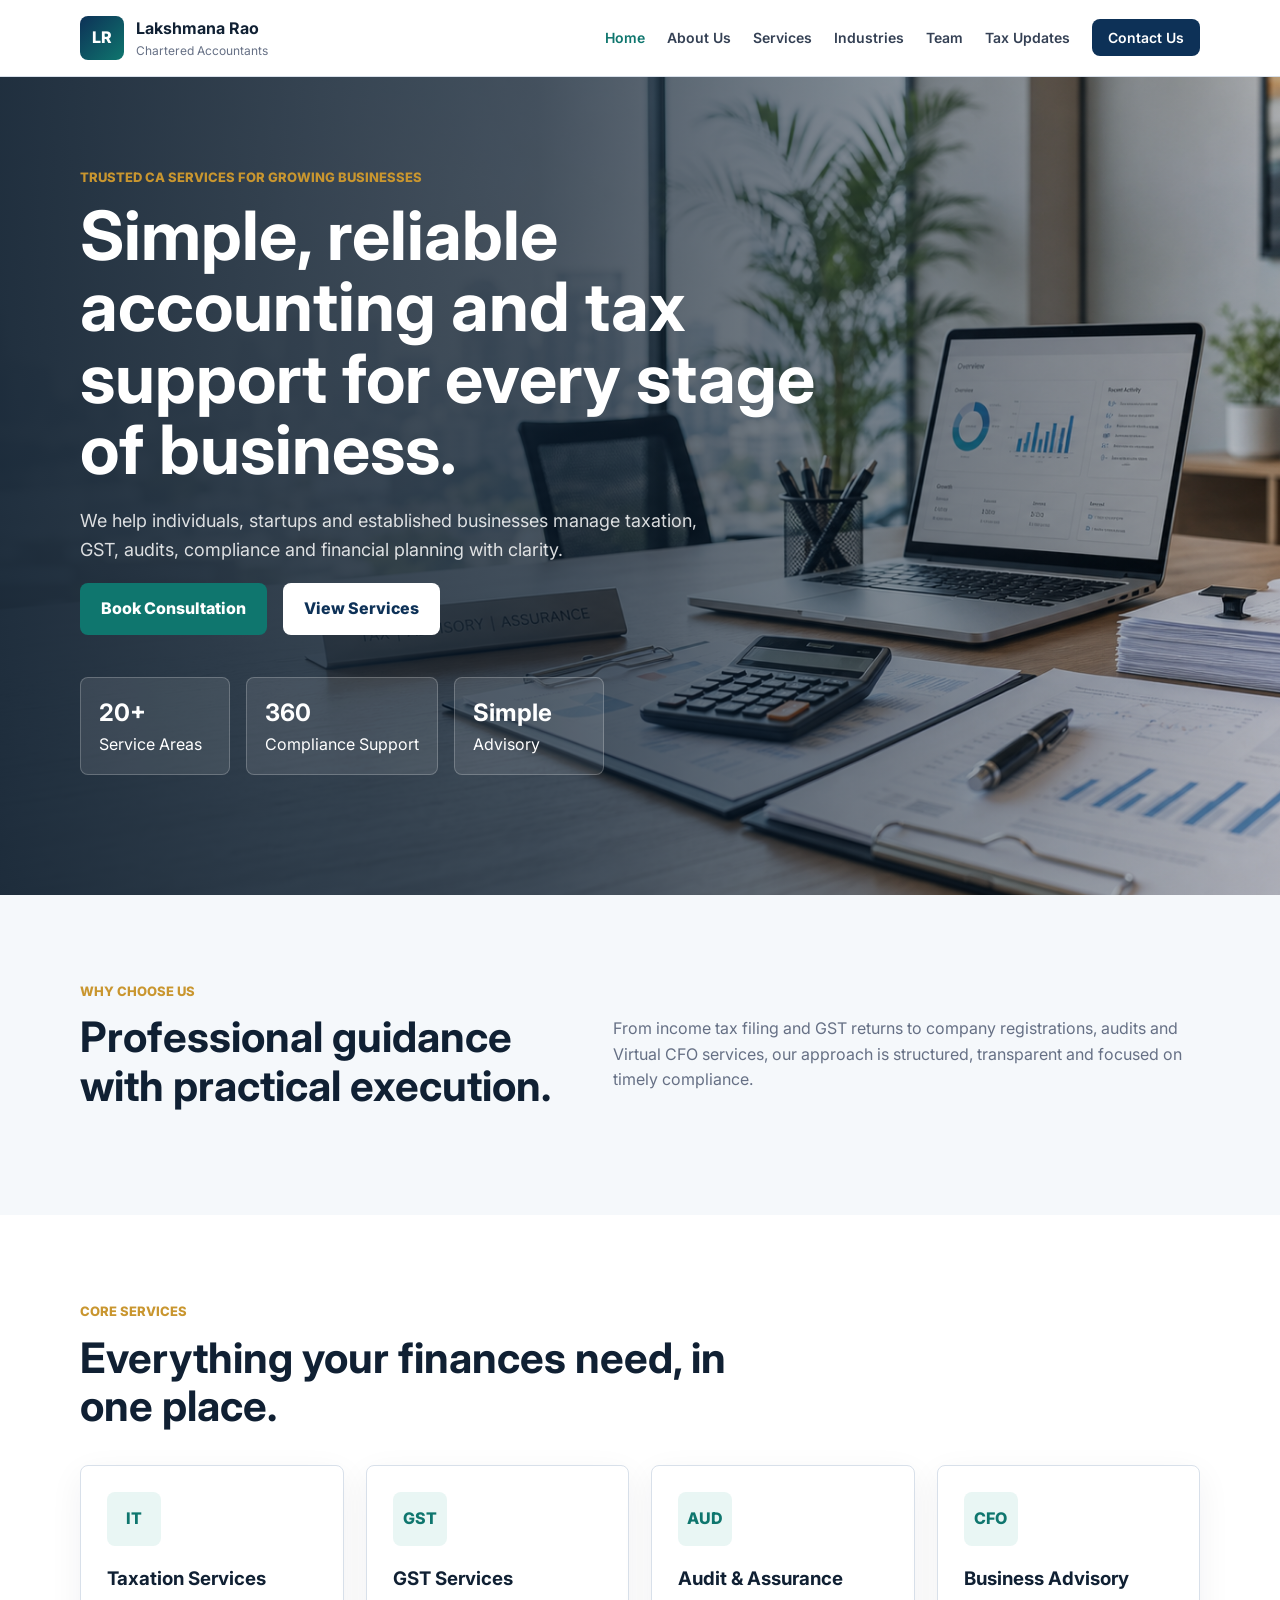
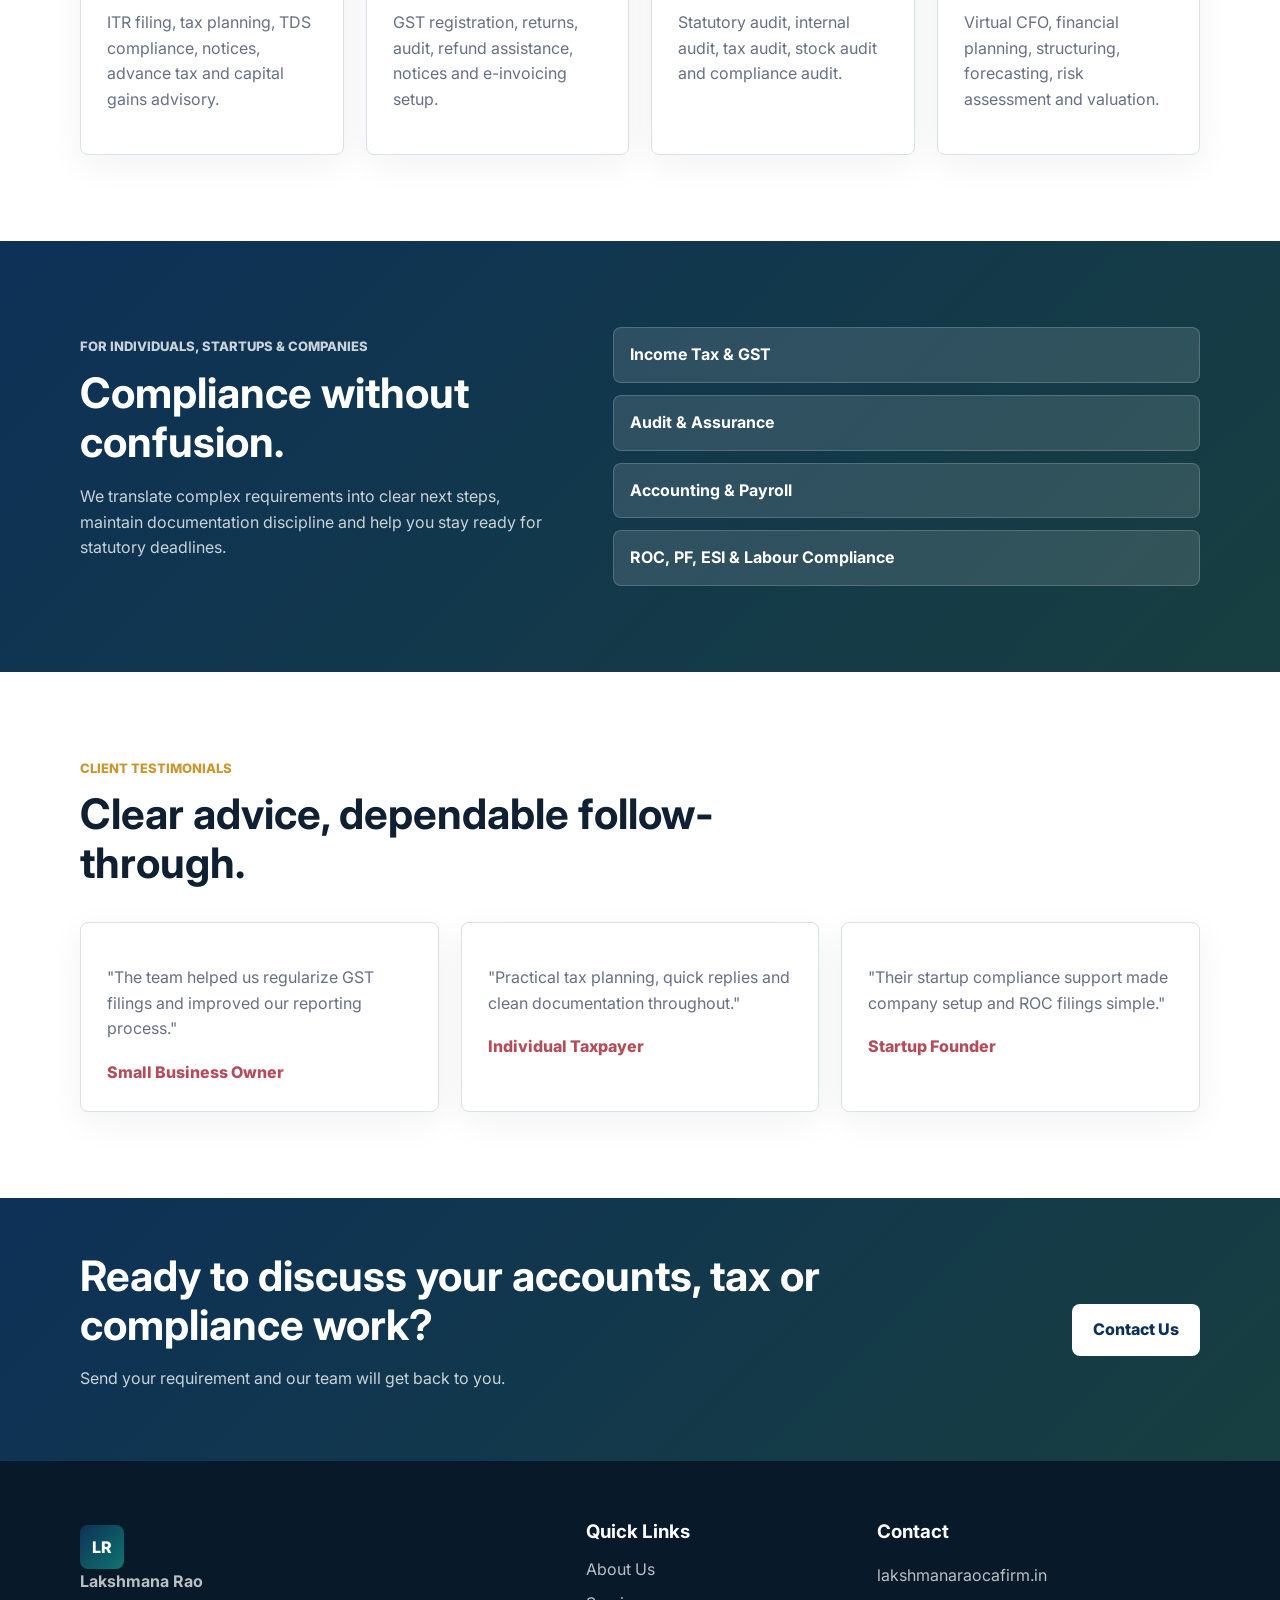
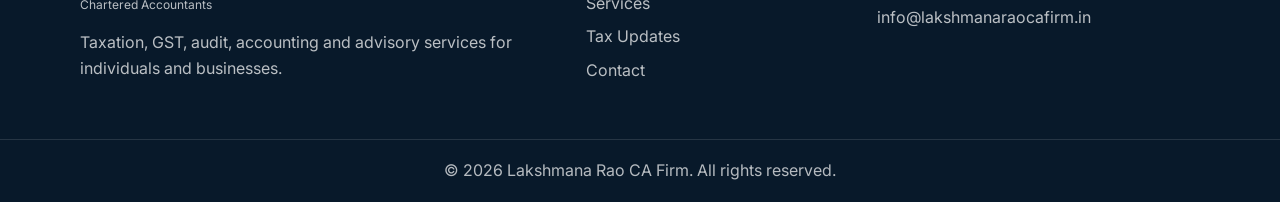
==== index.html @ 928640ef "added files" ====
<!DOCTYPE html>
<html lang="en">
<head>
  <meta charset="UTF-8">
  <meta name="viewport" content="width=device-width, initial-scale=1.0">
  <meta name="description" content="Lakshmana Rao CA Firm provides taxation, GST, audit, accounting, compliance, startup and advisory services.">
  <title>Lakshmana Rao CA Firm | Chartered Accountants</title>
  <link rel="preconnect" href="https://fonts.googleapis.com">
  <link rel="preconnect" href="https://fonts.gstatic.com" crossorigin>
  <link href="https://fonts.googleapis.com/css2?family=Inter:wght@400;500;600;700;800&display=swap" rel="stylesheet">
  <link rel="stylesheet" href="assets/css/styles.css">
</head>
<body>
  <header class="site-header">
    <nav class="navbar container" aria-label="Main navigation">
      <a class="brand" href="index.html" aria-label="Lakshmana Rao CA Firm home">
        <span class="brand-mark">LR</span>
        <span>
          <strong>Lakshmana Rao</strong>
          <small>Chartered Accountants</small>
        </span>
      </a>
      <button class="nav-toggle" type="button" aria-expanded="false" aria-controls="primary-menu">
        <span></span><span></span><span></span>
      </button>
      <ul class="nav-links" id="primary-menu">
        <li><a href="index.html">Home</a></li>
        <li><a href="about.html">About Us</a></li>
        <li><a href="services.html">Services</a></li>
        <li><a href="industries.html">Industries</a></li>
        <li><a href="team.html">Team</a></li>
        <li><a href="blog.html">Tax Updates</a></li>
        <li><a class="nav-cta" href="contact.html">Contact Us</a></li>
      </ul>
    </nav>
  </header>

  <main>
    <section class="hero">
      <div class="hero-media" aria-hidden="true"></div>
      <div class="container hero-content">
        <p class="eyebrow">Trusted CA Services For Growing Businesses</p>
        <h1>Simple, reliable accounting and tax support for every stage of business.</h1>
        <p class="hero-text">We help individuals, startups and established businesses manage taxation, GST, audits, compliance and financial planning with clarity.</p>
        <div class="hero-actions">
          <a class="btn btn-primary" href="contact.html">Book Consultation</a>
          <a class="btn btn-secondary" href="services.html">View Services</a>
        </div>
        <div class="hero-stats" aria-label="Firm highlights">
          <span><strong>20+</strong> Service Areas</span>
          <span><strong>360</strong> Compliance Support</span>
          <span><strong>Simple</strong> Advisory</span>
        </div>
      </div>
    </section>

    <section class="section intro-band">
      <div class="container split">
        <div>
          <p class="eyebrow">Why Choose Us</p>
          <h2>Professional guidance with practical execution.</h2>
        </div>
        <p>From income tax filing and GST returns to company registrations, audits and Virtual CFO services, our approach is structured, transparent and focused on timely compliance.</p>
      </div>
    </section>

    <section class="section">
      <div class="container">
        <div class="section-heading">
          <p class="eyebrow">Core Services</p>
          <h2>Everything your finances need, in one place.</h2>
        </div>
        <div class="service-grid">
          <article class="service-card">
            <span class="card-icon">IT</span>
            <h3>Taxation Services</h3>
            <p>ITR filing, tax planning, TDS compliance, notices, advance tax and capital gains advisory.</p>
          </article>
          <article class="service-card">
            <span class="card-icon">GST</span>
            <h3>GST Services</h3>
            <p>GST registration, returns, audit, refund assistance, notices and e-invoicing setup.</p>
          </article>
          <article class="service-card">
            <span class="card-icon">AUD</span>
            <h3>Audit & Assurance</h3>
            <p>Statutory audit, internal audit, tax audit, stock audit and compliance audit.</p>
          </article>
          <article class="service-card">
            <span class="card-icon">CFO</span>
            <h3>Business Advisory</h3>
            <p>Virtual CFO, financial planning, structuring, forecasting, risk assessment and valuation.</p>
          </article>
        </div>
      </div>
    </section>

    <section class="section highlight-section">
      <div class="container split">
        <div>
          <p class="eyebrow">For Individuals, Startups & Companies</p>
          <h2>Compliance without confusion.</h2>
          <p>We translate complex requirements into clear next steps, maintain documentation discipline and help you stay ready for statutory deadlines.</p>
        </div>
        <div class="check-list">
          <span>Income Tax & GST</span>
          <span>Audit & Assurance</span>
          <span>Accounting & Payroll</span>
          <span>ROC, PF, ESI & Labour Compliance</span>
        </div>
      </div>
    </section>

    <section class="section">
      <div class="container">
        <div class="section-heading">
          <p class="eyebrow">Client Testimonials</p>
          <h2>Clear advice, dependable follow-through.</h2>
        </div>
        <div class="testimonial-grid">
          <blockquote>
            <p>"The team helped us regularize GST filings and improved our reporting process."</p>
            <cite>Small Business Owner</cite>
          </blockquote>
          <blockquote>
            <p>"Practical tax planning, quick replies and clean documentation throughout."</p>
            <cite>Individual Taxpayer</cite>
          </blockquote>
          <blockquote>
            <p>"Their startup compliance support made company setup and ROC filings simple."</p>
            <cite>Startup Founder</cite>
          </blockquote>
        </div>
      </div>
    </section>

    <section class="cta-strip">
      <div class="container cta-inner">
        <div>
          <h2>Ready to discuss your accounts, tax or compliance work?</h2>
          <p>Send your requirement and our team will get back to you.</p>
        </div>
        <a class="btn btn-light" href="contact.html">Contact Us</a>
      </div>
    </section>
  </main>

  <footer class="site-footer">
    <div class="container footer-grid">
      <div>
        <a class="brand footer-brand" href="index.html"><span class="brand-mark">LR</span><span><strong>Lakshmana Rao</strong><small>Chartered Accountants</small></span></a>
        <p>Taxation, GST, audit, accounting and advisory services for individuals and businesses.</p>
      </div>
      <div>
        <h3>Quick Links</h3>
        <a href="about.html">About Us</a>
        <a href="services.html">Services</a>
        <a href="blog.html">Tax Updates</a>
        <a href="contact.html">Contact</a>
      </div>
      <div>
        <h3>Contact</h3>
        <p><a href="https://lakshmanaraocafirm.in/">lakshmanaraocafirm.in</a></p>
        <p><a href="mailto:info@lakshmanaraocafirm.in">info@lakshmanaraocafirm.in</a></p>
      </div>
    </div>
    <div class="footer-bottom">© <span id="year"></span> Lakshmana Rao CA Firm. All rights reserved.</div>
  </footer>

  <script src="assets/js/main.js"></script>
</body>
</html>
---- assets/css/styles.css ----
:root {
  --ink: #102033;
  --muted: #667085;
  --line: #d8e0ea;
  --paper: #ffffff;
  --soft: #f5f8fb;
  --navy: #0d3157;
  --teal: #0f766e;
  --gold: #c9962f;
  --rose: #b34d5a;
  --shadow: 0 20px 60px rgba(16, 32, 51, 0.12);
}

* {
  box-sizing: border-box;
}

body {
  margin: 0;
  font-family: "Inter", Arial, sans-serif;
  color: var(--ink);
  background: var(--paper);
  line-height: 1.6;
}

a {
  color: inherit;
  text-decoration: none;
}

img {
  max-width: 100%;
}

.container {
  width: min(1120px, calc(100% - 40px));
  margin: 0 auto;
}

.site-header {
  position: sticky;
  top: 0;
  z-index: 20;
  background: rgba(255, 255, 255, 0.94);
  border-bottom: 1px solid var(--line);
  backdrop-filter: blur(14px);
}

.navbar {
  min-height: 76px;
  display: flex;
  align-items: center;
  justify-content: space-between;
  gap: 24px;
}

.brand {
  display: inline-flex;
  align-items: center;
  gap: 12px;
  min-width: max-content;
}

.brand-mark {
  width: 44px;
  height: 44px;
  border-radius: 8px;
  display: grid;
  place-items: center;
  color: white;
  background: linear-gradient(135deg, var(--navy), var(--teal));
  font-weight: 800;
}

.brand strong,
.brand small {
  display: block;
}

.brand small {
  color: var(--muted);
  font-size: 12px;
}

.nav-links {
  list-style: none;
  display: flex;
  align-items: center;
  gap: 22px;
  margin: 0;
  padding: 0;
  font-size: 14px;
  font-weight: 600;
}

.nav-links a {
  color: #344054;
}

.nav-links a.active,
.nav-links a:hover {
  color: var(--teal);
}

.nav-cta {
  padding: 10px 16px;
  border-radius: 8px;
  color: white !important;
  background: var(--navy);
}

.nav-toggle {
  display: none;
  width: 42px;
  height: 42px;
  border: 1px solid var(--line);
  border-radius: 8px;
  background: white;
}

.nav-toggle span {
  display: block;
  width: 18px;
  height: 2px;
  margin: 4px auto;
  background: var(--ink);
}

.hero {
  min-height: 680px;
  position: relative;
  overflow: hidden;
  display: flex;
  align-items: center;
  background: #0b2238;
}

.hero-media {
  position: absolute;
  inset: 0;
  background:
    linear-gradient(90deg, rgba(8, 25, 42, 0.9) 0%, rgba(8, 25, 42, 0.75) 42%, rgba(8, 25, 42, 0.18) 100%),
    url("../images/hero-office.png") center/cover;
}

.hero-content {
  position: relative;
  color: white;
  padding: 90px 0 120px;
}

.eyebrow {
  color: var(--gold);
  font-weight: 800;
  text-transform: uppercase;
  letter-spacing: 0;
  font-size: 13px;
  margin: 0 0 12px;
}

.hero h1,
.page-hero h1 {
  max-width: 760px;
  font-size: clamp(40px, 6vw, 68px);
  line-height: 1.05;
  margin: 0 0 22px;
  letter-spacing: 0;
}

.hero-text,
.page-hero p {
  max-width: 650px;
  color: rgba(255, 255, 255, 0.84);
  font-size: 18px;
}

.hero-actions,
.hero-stats,
.cta-inner {
  display: flex;
  align-items: center;
  gap: 16px;
  flex-wrap: wrap;
}

.btn {
  display: inline-flex;
  align-items: center;
  justify-content: center;
  min-height: 48px;
  padding: 12px 20px;
  border-radius: 8px;
  border: 1px solid transparent;
  font-weight: 800;
  cursor: pointer;
}

.btn-primary {
  background: var(--teal);
  color: white;
}

.btn-secondary,
.btn-light {
  background: white;
  color: var(--navy);
}

.hero-stats {
  margin-top: 42px;
}

.hero-stats span {
  min-width: 150px;
  padding: 16px 18px;
  border: 1px solid rgba(255, 255, 255, 0.22);
  border-radius: 8px;
  background: rgba(255, 255, 255, 0.1);
}

.hero-stats strong {
  display: block;
  font-size: 24px;
}

.section {
  padding: 86px 0;
}

.intro-band,
.soft-section {
  background: var(--soft);
}

.split {
  display: grid;
  grid-template-columns: 0.9fr 1.1fr;
  gap: 52px;
  align-items: center;
}

h2 {
  font-size: clamp(28px, 4vw, 42px);
  line-height: 1.16;
  margin: 0 0 18px;
}

h3 {
  margin: 0 0 10px;
}

p {
  color: var(--muted);
}

.section-heading {
  max-width: 720px;
  margin-bottom: 34px;
}

.service-grid,
.testimonial-grid,
.values-grid,
.industry-grid,
.team-grid,
.blog-grid,
.service-list {
  display: grid;
  grid-template-columns: repeat(4, 1fr);
  gap: 22px;
}

.service-card,
.testimonial-grid blockquote,
.value-panel,
.values-grid article,
.industry-grid article,
.team-card,
.blog-grid article,
.service-list article,
.contact-form,
.contact-info {
  border: 1px solid var(--line);
  border-radius: 8px;
  background: white;
  padding: 26px;
  box-shadow: 0 10px 34px rgba(16, 32, 51, 0.06);
}

.service-card {
  min-height: 248px;
}

.card-icon,
.avatar {
  display: grid;
  place-items: center;
  width: 54px;
  height: 54px;
  border-radius: 8px;
  margin-bottom: 18px;
  background: #e9f6f4;
  color: var(--teal);
  font-weight: 800;
}

.highlight-section,
.cta-strip {
  color: white;
  background: linear-gradient(135deg, var(--navy), #173f40);
}

.highlight-section p,
.cta-strip p {
  color: rgba(255, 255, 255, 0.78);
}

.check-list {
  display: grid;
  gap: 12px;
}

.check-list span {
  padding: 14px 16px;
  border-radius: 8px;
  background: rgba(255, 255, 255, 0.12);
  border: 1px solid rgba(255, 255, 255, 0.18);
  font-weight: 700;
}

.testimonial-grid {
  grid-template-columns: repeat(3, 1fr);
}

blockquote {
  margin: 0;
}

cite {
  display: block;
  color: var(--rose);
  font-style: normal;
  font-weight: 800;
  margin-top: 18px;
}

.cta-strip {
  padding: 54px 0;
}

.cta-inner {
  justify-content: space-between;
}

.cta-inner h2 {
  max-width: 760px;
  margin-bottom: 6px;
}

.site-footer {
  background: #08192a;
  color: white;
  padding: 56px 0 0;
}

.footer-grid {
  display: grid;
  grid-template-columns: 1.3fr 0.7fr 0.9fr;
  gap: 40px;
  padding-bottom: 42px;
}

.site-footer p,
.site-footer a,
.footer-brand small {
  color: rgba(255, 255, 255, 0.72);
}

.site-footer a {
  display: block;
  margin: 8px 0;
}

.footer-bottom {
  border-top: 1px solid rgba(255, 255, 255, 0.12);
  text-align: center;
  padding: 18px;
  color: rgba(255, 255, 255, 0.7);
}

.compact-footer {
  padding-top: 0;
}

.page-hero {
  padding: 94px 0;
  background: linear-gradient(135deg, rgba(13, 49, 87, 0.96), rgba(15, 118, 110, 0.9));
  color: white;
}

.service-list {
  grid-template-columns: repeat(2, 1fr);
}

.service-list ul,
.value-panel ul {
  padding-left: 20px;
  color: var(--muted);
}

.industry-grid,
.blog-grid,
.team-grid,
.values-grid {
  grid-template-columns: repeat(3, 1fr);
}

.image-panel {
  overflow: hidden;
  border-radius: 8px;
  box-shadow: var(--shadow);
}

.image-panel img {
  display: block;
  width: 100%;
  aspect-ratio: 4 / 3;
  object-fit: cover;
}

.compact-values {
  grid-template-columns: 1fr;
}

.team-card span,
.blog-grid span {
  color: var(--teal);
  font-weight: 800;
}

.contact-grid {
  display: grid;
  grid-template-columns: 0.85fr 1.15fr;
  gap: 28px;
  align-items: start;
}

.contact-form {
  display: grid;
  gap: 16px;
}

label {
  display: grid;
  gap: 8px;
  color: #344054;
  font-weight: 700;
}

input,
select,
textarea {
  width: 100%;
  border: 1px solid var(--line);
  border-radius: 8px;
  padding: 13px 14px;
  font: inherit;
  color: var(--ink);
  background: #fbfcfe;
}

input:focus,
select:focus,
textarea:focus {
  outline: 3px solid rgba(15, 118, 110, 0.18);
  border-color: var(--teal);
}

.map-box {
  min-height: 190px;
  margin-top: 24px;
  border-radius: 8px;
  display: grid;
  place-items: center;
  color: var(--navy);
  font-weight: 800;
  background:
    linear-gradient(135deg, rgba(201, 150, 47, 0.18), rgba(15, 118, 110, 0.16)),
    repeating-linear-gradient(45deg, #eef3f8 0 12px, #e4ebf3 12px 24px);
}

.form-status {
  min-height: 24px;
  margin: 0;
  color: var(--teal);
  font-weight: 700;
}

@media (max-width: 980px) {
  .nav-toggle {
    display: block;
  }

  .nav-links {
    position: absolute;
    left: 20px;
    right: 20px;
    top: 76px;
    display: none;
    flex-direction: column;
    align-items: stretch;
    gap: 0;
    padding: 12px;
    background: white;
    border: 1px solid var(--line);
    border-radius: 8px;
    box-shadow: var(--shadow);
  }

  .nav-links.is-open {
    display: flex;
  }

  .nav-links a {
    display: block;
    padding: 12px;
  }

  .split,
  .contact-grid,
  .footer-grid {
    grid-template-columns: 1fr;
  }

  .service-grid,
  .testimonial-grid,
  .industry-grid,
  .blog-grid,
  .team-grid,
  .values-grid,
  .service-list {
    grid-template-columns: repeat(2, 1fr);
  }
}

@media (max-width: 640px) {
  .container {
    width: min(100% - 28px, 1120px);
  }

  .brand strong {
    font-size: 14px;
  }

  .brand small {
    font-size: 11px;
  }

  .hero {
    min-height: 640px;
  }

  .hero h1,
  .page-hero h1 {
    font-size: 38px;
  }

  .hero-content {
    padding: 68px 0 88px;
  }

  .section,
  .page-hero {
    padding: 62px 0;
  }

  .service-grid,
  .testimonial-grid,
  .industry-grid,
  .blog-grid,
  .team-grid,
  .values-grid,
  .service-list {
    grid-template-columns: 1fr;
  }

  .hero-actions .btn,
  .cta-inner .btn {
    width: 100%;
  }
}
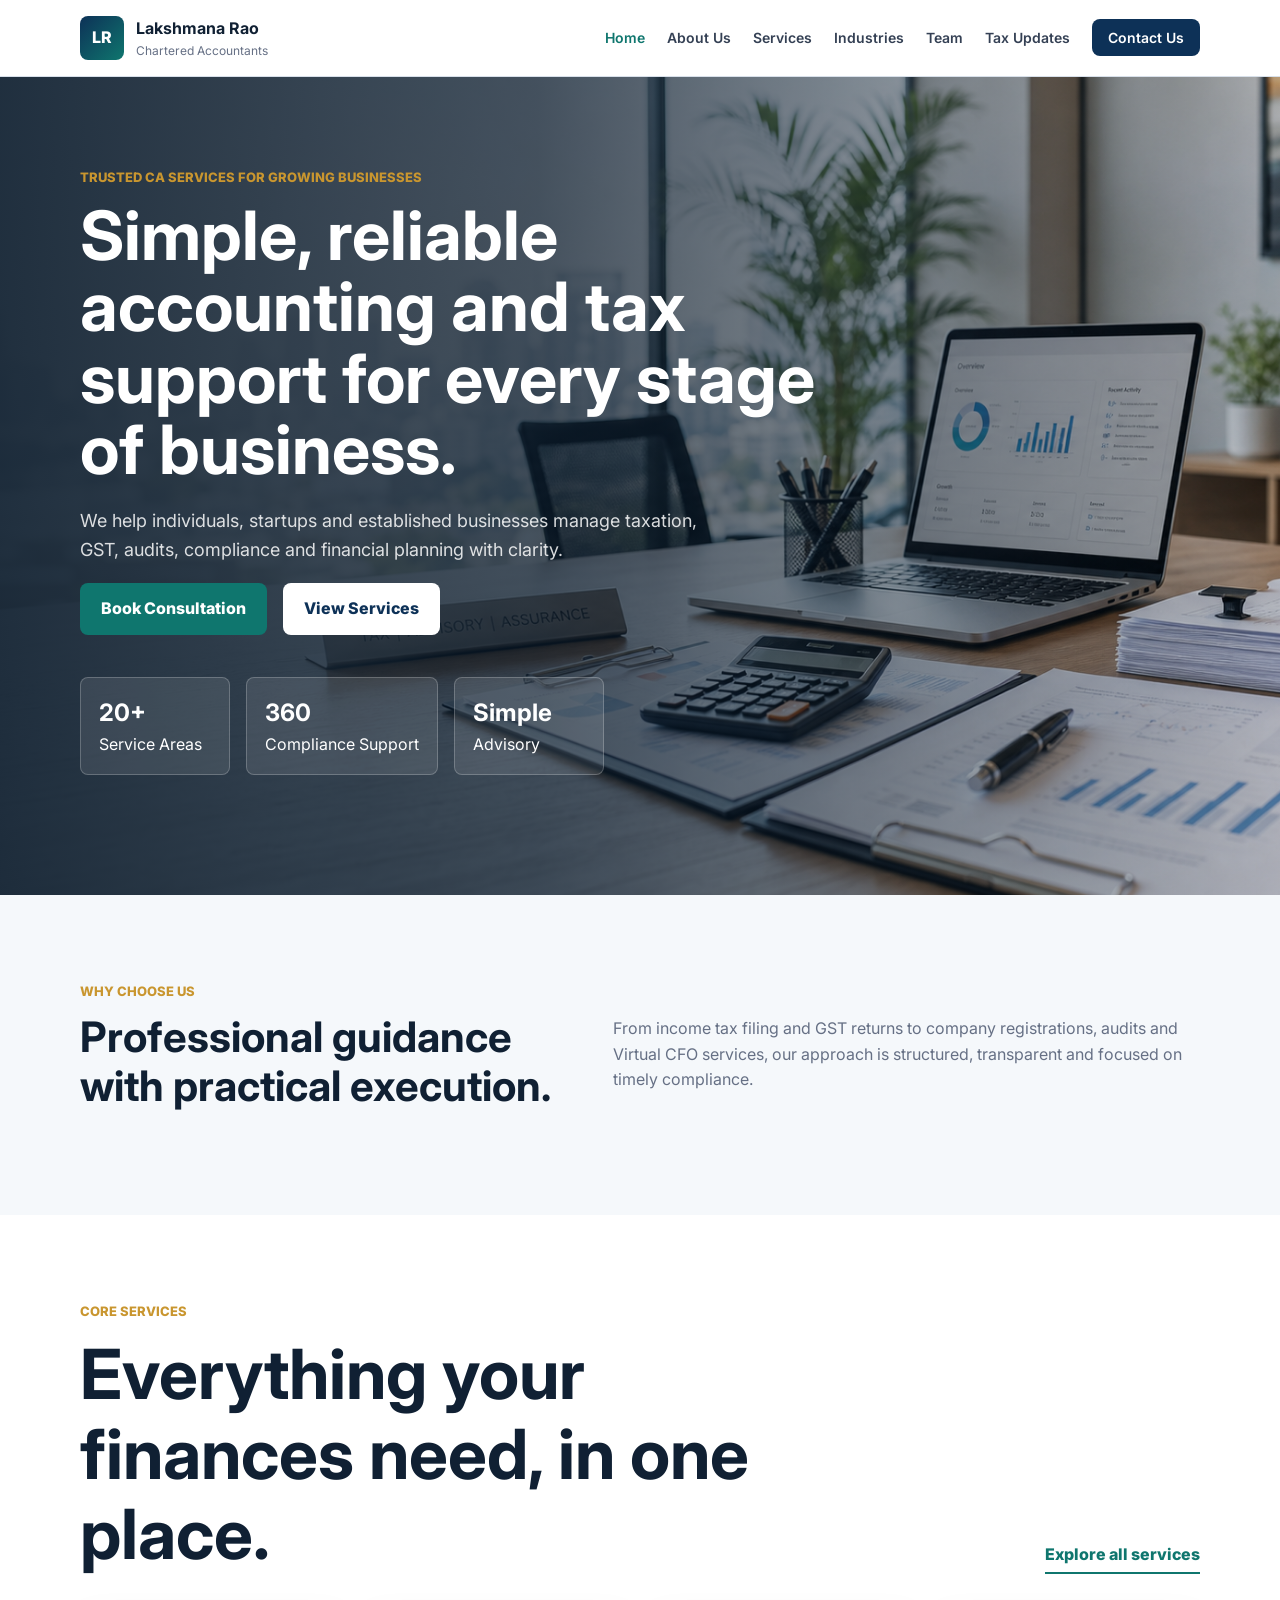
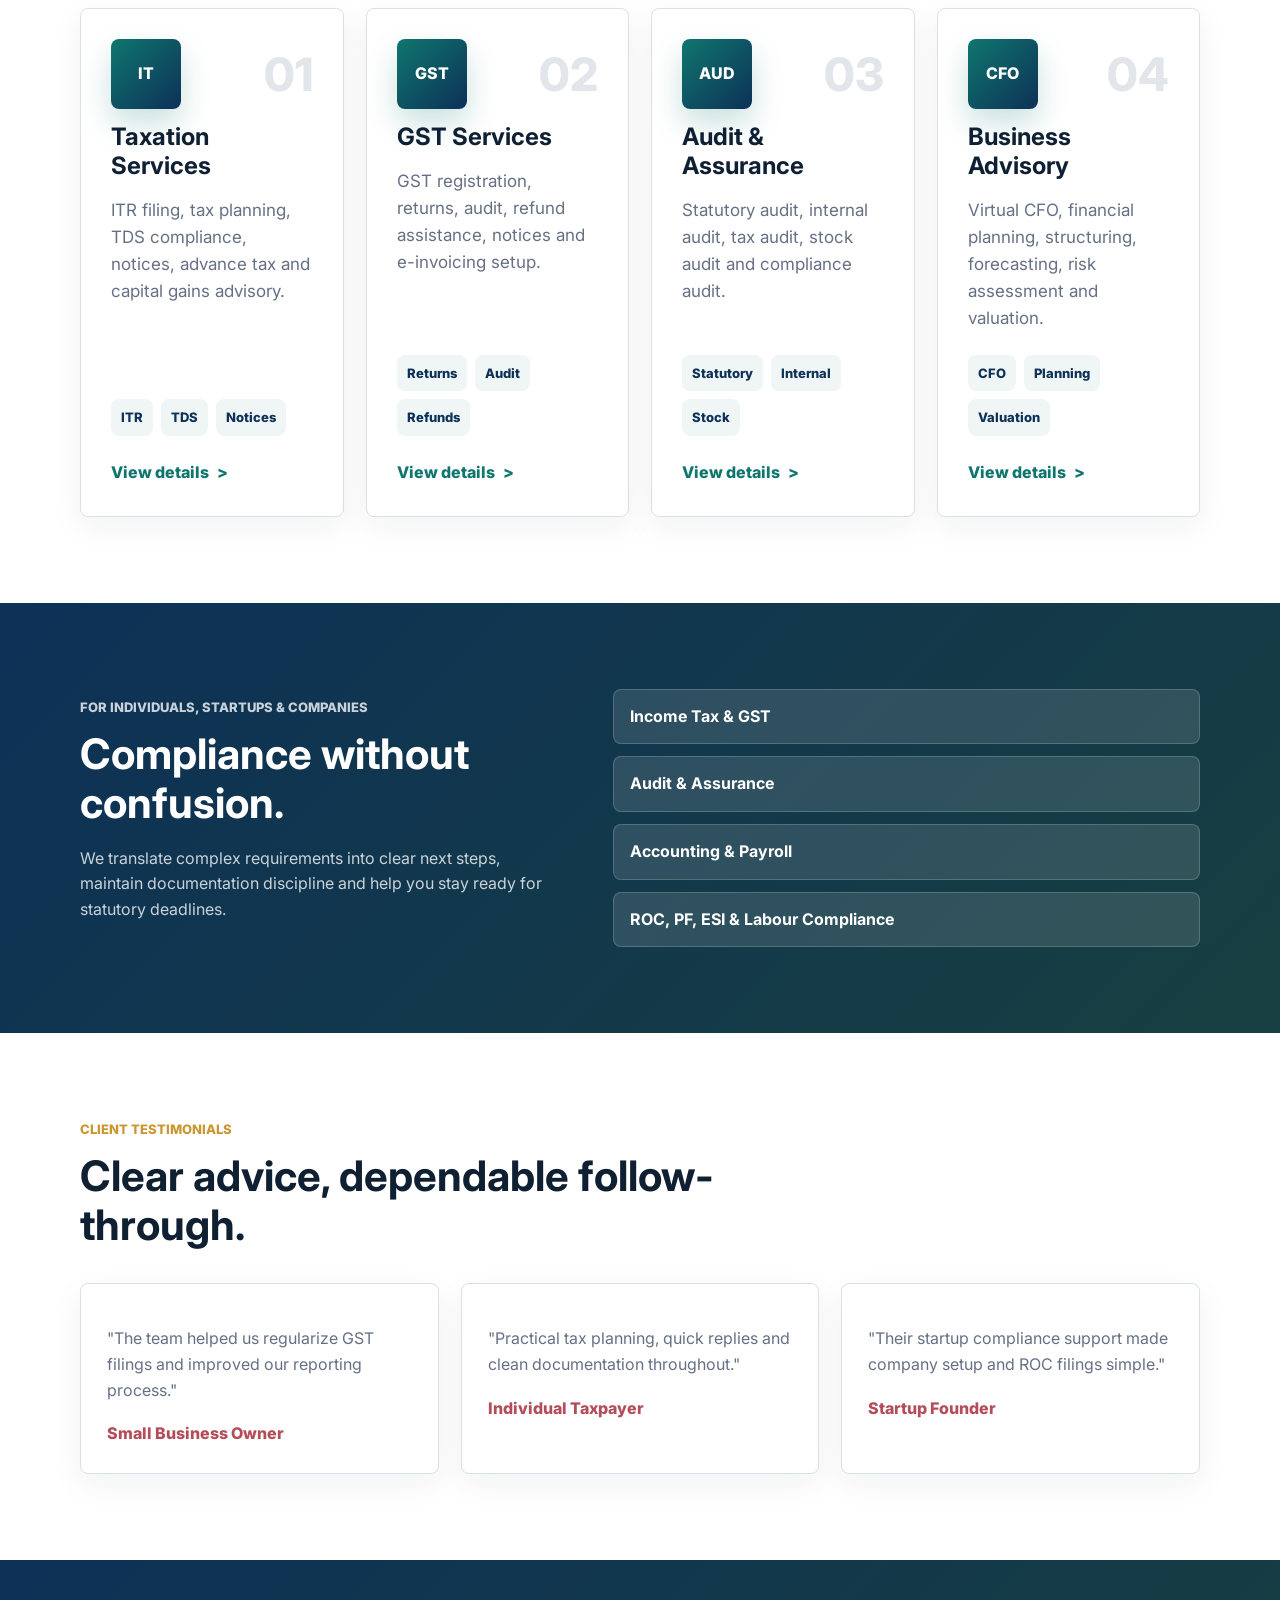
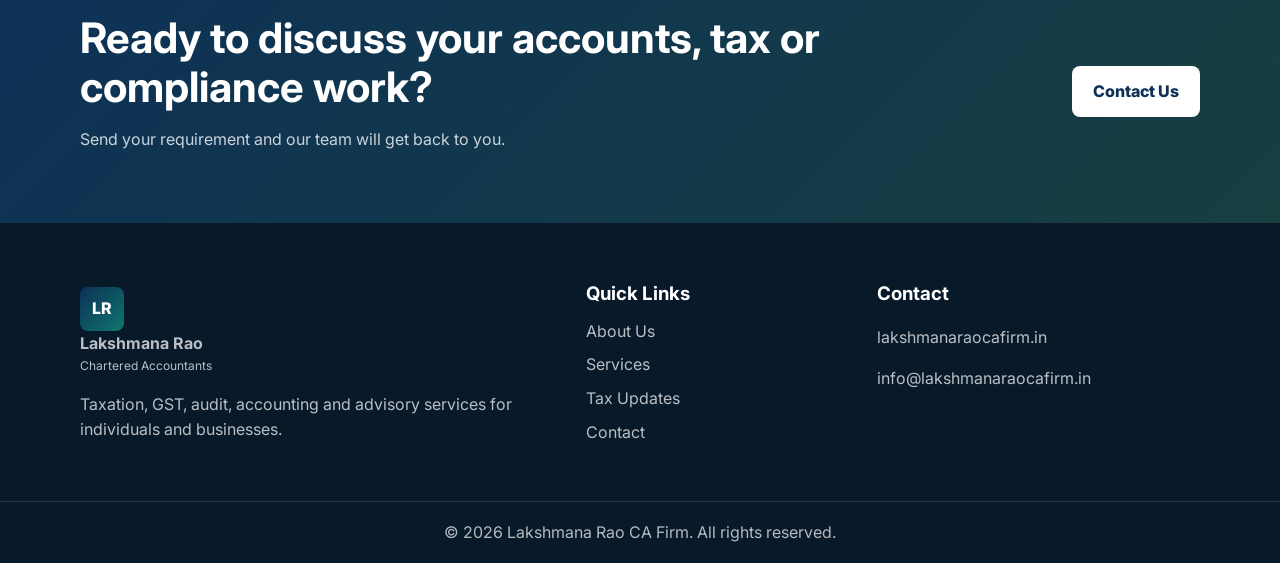
==== commit 6dd5d2a9: "added files" ====
--- a/index.html
+++ b/index.html
@@ -66,30 +66,53 @@
 
     <section class="section">
       <div class="container">
-        <div class="section-heading">
-          <p class="eyebrow">Core Services</p>
-          <h2>Everything your finances need, in one place.</h2>
+        <div class="section-heading service-heading">
+          <div>
+            <p class="eyebrow">Core Services</p>
+            <h2>Everything your finances need, in one place.</h2>
+          </div>
+          <a class="text-link" href="services.html">Explore all services</a>
         </div>
         <div class="service-grid">
           <article class="service-card">
-            <span class="card-icon">IT</span>
+            <div class="service-card-top">
+              <span class="card-icon">IT</span>
+              <span class="service-number">01</span>
+            </div>
             <h3>Taxation Services</h3>
             <p>ITR filing, tax planning, TDS compliance, notices, advance tax and capital gains advisory.</p>
+            <div class="service-tags"><span>ITR</span><span>TDS</span><span>Notices</span></div>
+            <a class="card-link" href="services.html">View details</a>
           </article>
           <article class="service-card">
-            <span class="card-icon">GST</span>
+            <div class="service-card-top">
+              <span class="card-icon">GST</span>
+              <span class="service-number">02</span>
+            </div>
             <h3>GST Services</h3>
             <p>GST registration, returns, audit, refund assistance, notices and e-invoicing setup.</p>
+            <div class="service-tags"><span>Returns</span><span>Audit</span><span>Refunds</span></div>
+            <a class="card-link" href="services.html">View details</a>
           </article>
           <article class="service-card">
-            <span class="card-icon">AUD</span>
+            <div class="service-card-top">
+              <span class="card-icon">AUD</span>
+              <span class="service-number">03</span>
+            </div>
             <h3>Audit & Assurance</h3>
             <p>Statutory audit, internal audit, tax audit, stock audit and compliance audit.</p>
+            <div class="service-tags"><span>Statutory</span><span>Internal</span><span>Stock</span></div>
+            <a class="card-link" href="services.html">View details</a>
           </article>
           <article class="service-card">
-            <span class="card-icon">CFO</span>
+            <div class="service-card-top">
+              <span class="card-icon">CFO</span>
+              <span class="service-number">04</span>
+            </div>
             <h3>Business Advisory</h3>
             <p>Virtual CFO, financial planning, structuring, forecasting, risk assessment and valuation.</p>
+            <div class="service-tags"><span>CFO</span><span>Planning</span><span>Valuation</span></div>
+            <a class="card-link" href="services.html">View details</a>
           </article>
         </div>
       </div>
--- a/assets/css/styles.css
+++ b/assets/css/styles.css
@@ -258,6 +258,28 @@
   margin-bottom: 34px;
 }
 
+.service-heading {
+  max-width: none;
+  display: flex;
+  align-items: end;
+  justify-content: space-between;
+  gap: 24px;
+}
+
+.service-heading h2 {
+  max-width: 760px;
+  font-size: clamp(42px, 5.4vw, 70px);
+  margin-bottom: 0;
+}
+
+.text-link {
+  min-width: max-content;
+  color: var(--teal);
+  font-weight: 800;
+  border-bottom: 2px solid currentColor;
+  padding-bottom: 4px;
+}
+
 .service-grid,
 .testimonial-grid,
 .values-grid,
@@ -288,7 +310,57 @@
 }
 
 .service-card {
-  min-height: 248px;
+  position: relative;
+  min-height: 380px;
+  display: flex;
+  flex-direction: column;
+  overflow: hidden;
+  padding: 30px;
+  transition: transform 0.25s ease, box-shadow 0.25s ease, border-color 0.25s ease;
+}
+
+.service-card::before {
+  content: "";
+  position: absolute;
+  inset: 0;
+  opacity: 0;
+  background:
+    radial-gradient(circle at top right, rgba(201, 150, 47, 0.22), transparent 34%),
+    linear-gradient(135deg, rgba(15, 118, 110, 0.08), rgba(13, 49, 87, 0.02));
+  transition: opacity 0.25s ease;
+}
+
+.service-card > * {
+  position: relative;
+}
+
+.service-card:hover {
+  transform: translateY(-10px);
+  border-color: rgba(15, 118, 110, 0.45);
+  box-shadow: 0 26px 70px rgba(16, 32, 51, 0.16);
+}
+
+.service-card:hover::before {
+  opacity: 1;
+}
+
+.service-card h3 {
+  font-size: 24px;
+  line-height: 1.2;
+  margin-top: 14px;
+  margin-bottom: 16px;
+}
+
+.service-card p {
+  font-size: 17px;
+  margin: 0 0 22px;
+}
+
+.service-card-top {
+  display: flex;
+  align-items: center;
+  justify-content: space-between;
+  gap: 12px;
 }
 
 .card-icon,
@@ -302,6 +374,55 @@
   background: #e9f6f4;
   color: var(--teal);
   font-weight: 800;
+}
+
+.service-card .card-icon {
+  width: 70px;
+  height: 70px;
+  margin-bottom: 0;
+  color: white;
+  background: linear-gradient(135deg, var(--teal), var(--navy));
+  box-shadow: 0 14px 30px rgba(15, 118, 110, 0.22);
+}
+
+.service-number {
+  color: rgba(13, 49, 87, 0.12);
+  font-size: 46px;
+  line-height: 1;
+  font-weight: 800;
+}
+
+.service-tags {
+  display: flex;
+  flex-wrap: wrap;
+  gap: 8px;
+  margin-top: auto;
+}
+
+.service-tags span {
+  padding: 8px 10px;
+  border-radius: 8px;
+  color: var(--navy);
+  background: #f0f6f5;
+  font-size: 13px;
+  font-weight: 800;
+}
+
+.card-link {
+  display: inline-flex;
+  margin-top: 24px;
+  color: var(--teal);
+  font-weight: 800;
+}
+
+.card-link::after {
+  content: ">";
+  margin-left: 8px;
+  transition: transform 0.2s ease;
+}
+
+.service-card:hover .card-link::after {
+  transform: translateX(4px);
 }
 
 .highlight-section,
@@ -388,18 +509,121 @@
   color: rgba(255, 255, 255, 0.7);
 }
 
-.compact-footer {
-  padding-top: 0;
-}
-
 .page-hero {
-  padding: 94px 0;
-  background: linear-gradient(135deg, rgba(13, 49, 87, 0.96), rgba(15, 118, 110, 0.9));
-  color: white;
+  position: relative;
+  overflow: hidden;
+  padding: 104px 0 92px;
+  background:
+    linear-gradient(135deg, rgba(8, 25, 42, 0.94), rgba(15, 118, 110, 0.86)),
+    url("../images/hero-office.png") center/cover;
+  color: white;
+}
+
+.page-hero::after {
+  content: "";
+  position: absolute;
+  right: max(20px, calc((100vw - 1120px) / 2));
+  bottom: -78px;
+  width: 260px;
+  height: 260px;
+  border: 1px solid rgba(255, 255, 255, 0.18);
+  border-radius: 50%;
+}
+
+.page-hero .container {
+  position: relative;
+  z-index: 1;
+}
+
+.page-hero-actions,
+.page-pills {
+  display: flex;
+  flex-wrap: wrap;
+  gap: 12px;
+  margin-top: 28px;
+}
+
+.page-pills {
+  margin-top: 26px;
+}
+
+.page-pills span {
+  padding: 10px 14px;
+  border-radius: 8px;
+  color: white;
+  background: rgba(255, 255, 255, 0.12);
+  border: 1px solid rgba(255, 255, 255, 0.2);
+  font-weight: 800;
+  font-size: 13px;
 }
 
 .service-list {
   grid-template-columns: repeat(2, 1fr);
+}
+
+.service-list article,
+.industry-grid article,
+.team-card,
+.blog-grid article {
+  position: relative;
+  overflow: hidden;
+  transition: transform 0.24s ease, box-shadow 0.24s ease, border-color 0.24s ease;
+}
+
+.service-list article::before,
+.industry-grid article::before,
+.team-card::before,
+.blog-grid article::before {
+  content: "";
+  position: absolute;
+  inset: 0;
+  opacity: 0;
+  background: linear-gradient(135deg, rgba(15, 118, 110, 0.08), rgba(201, 150, 47, 0.1));
+  transition: opacity 0.24s ease;
+}
+
+.service-list article > *,
+.industry-grid article > *,
+.team-card > *,
+.blog-grid article > * {
+  position: relative;
+}
+
+.service-list article:hover,
+.industry-grid article:hover,
+.team-card:hover,
+.blog-grid article:hover {
+  transform: translateY(-8px);
+  border-color: rgba(15, 118, 110, 0.42);
+  box-shadow: 0 24px 60px rgba(16, 32, 51, 0.13);
+}
+
+.service-list article:hover::before,
+.industry-grid article:hover::before,
+.team-card:hover::before,
+.blog-grid article:hover::before {
+  opacity: 1;
+}
+
+.mini-icon {
+  display: inline-grid;
+  place-items: center;
+  min-width: 50px;
+  height: 50px;
+  padding: 0 12px;
+  border-radius: 8px;
+  margin-bottom: 18px;
+  color: white;
+  background: linear-gradient(135deg, var(--teal), var(--navy));
+  font-weight: 800;
+  box-shadow: 0 12px 28px rgba(15, 118, 110, 0.22);
+}
+
+.service-list h2,
+.industry-grid h2,
+.team-grid h2,
+.blog-grid h2 {
+  font-size: clamp(22px, 2.3vw, 30px);
 }
 
 .service-list ul,
@@ -436,6 +660,24 @@
 .blog-grid span {
   color: var(--teal);
   font-weight: 800;
+}
+
+.team-card .avatar {
+  width: 82px;
+  height: 82px;
+  color: white;
+  background: linear-gradient(135deg, var(--navy), var(--teal));
+  box-shadow: 0 16px 34px rgba(13, 49, 87, 0.2);
+}
+
+.blog-grid article {
+  display: flex;
+  min-height: 300px;
+  flex-direction: column;
+}
+
+.blog-grid .card-link {
+  margin-top: auto;
 }
 
 .contact-grid {
@@ -541,6 +783,11 @@
   .service-list {
     grid-template-columns: repeat(2, 1fr);
   }
+
+  .service-heading {
+    align-items: start;
+    flex-direction: column;
+  }
 }
 
 @media (max-width: 640px) {
@@ -585,7 +832,8 @@
   }
 
   .hero-actions .btn,
-  .cta-inner .btn {
+  .cta-inner .btn,
+  .page-hero-actions .btn {
     width: 100%;
   }
 }
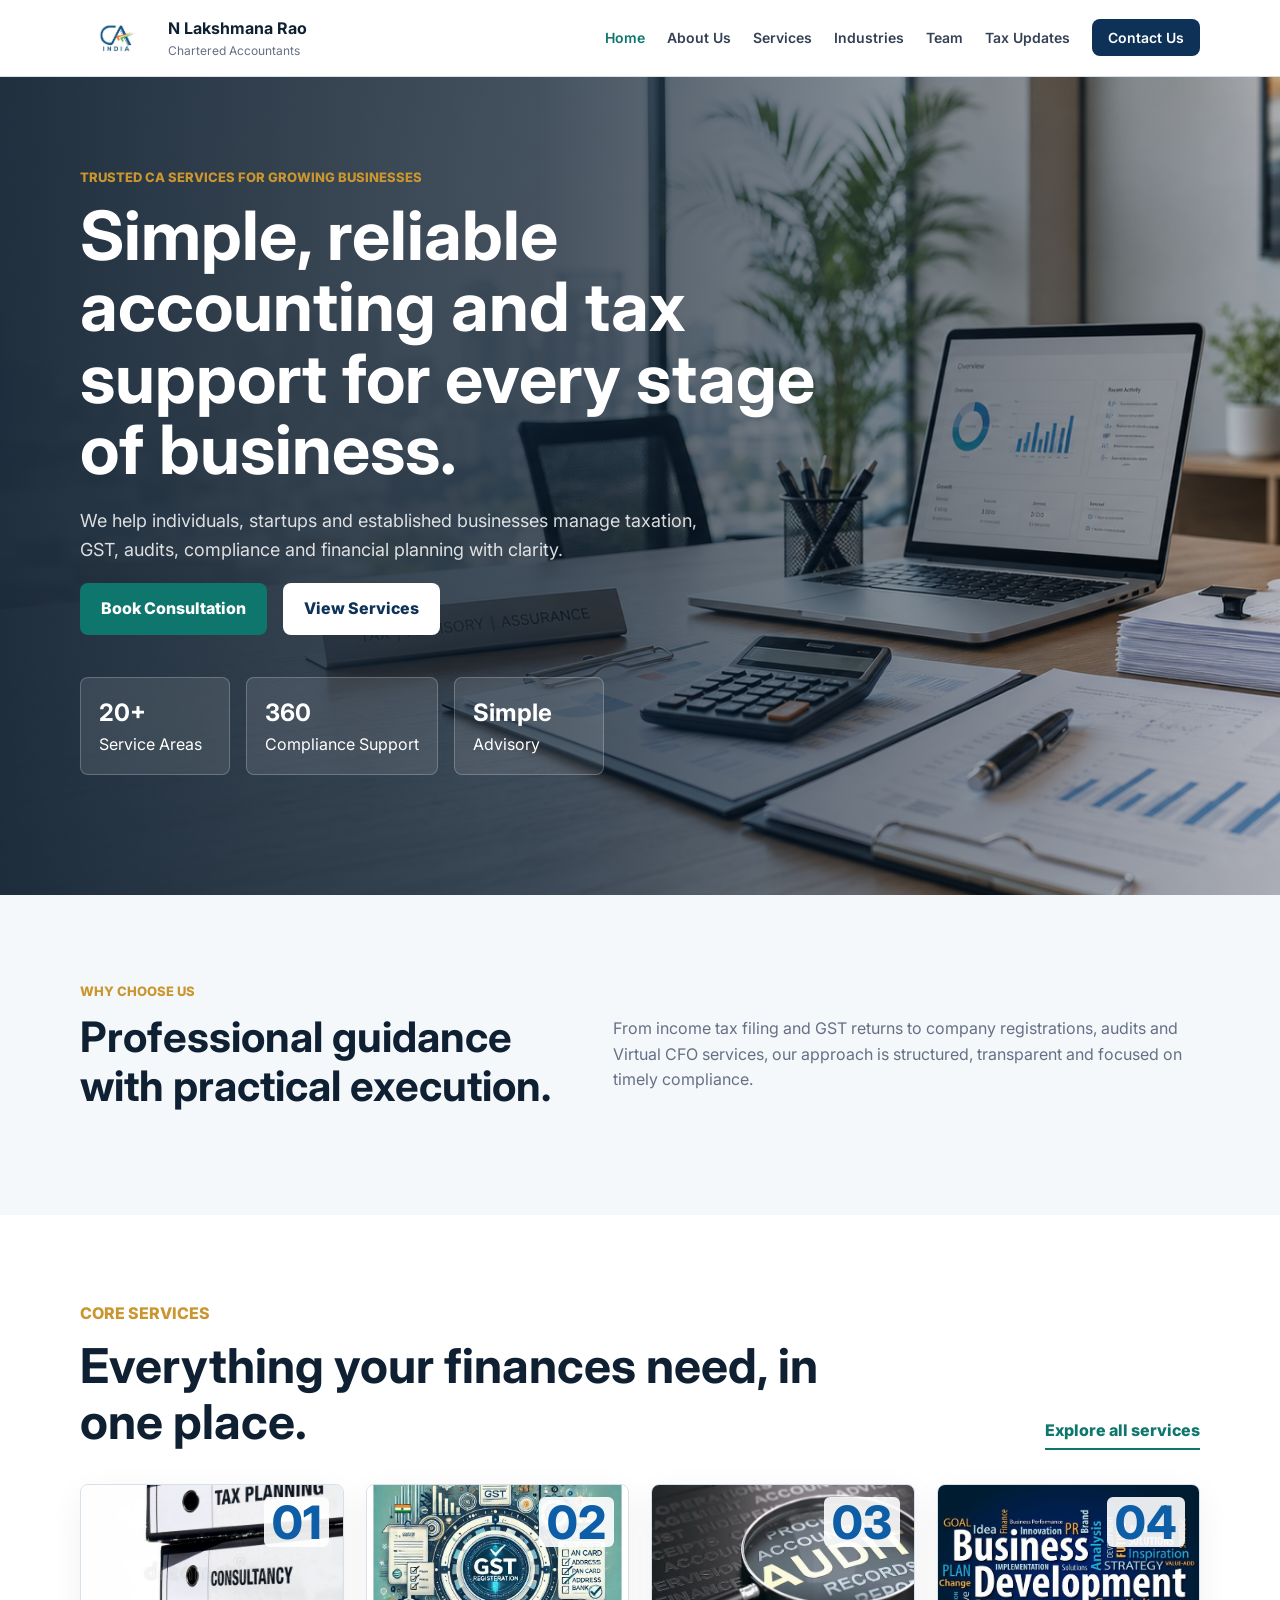
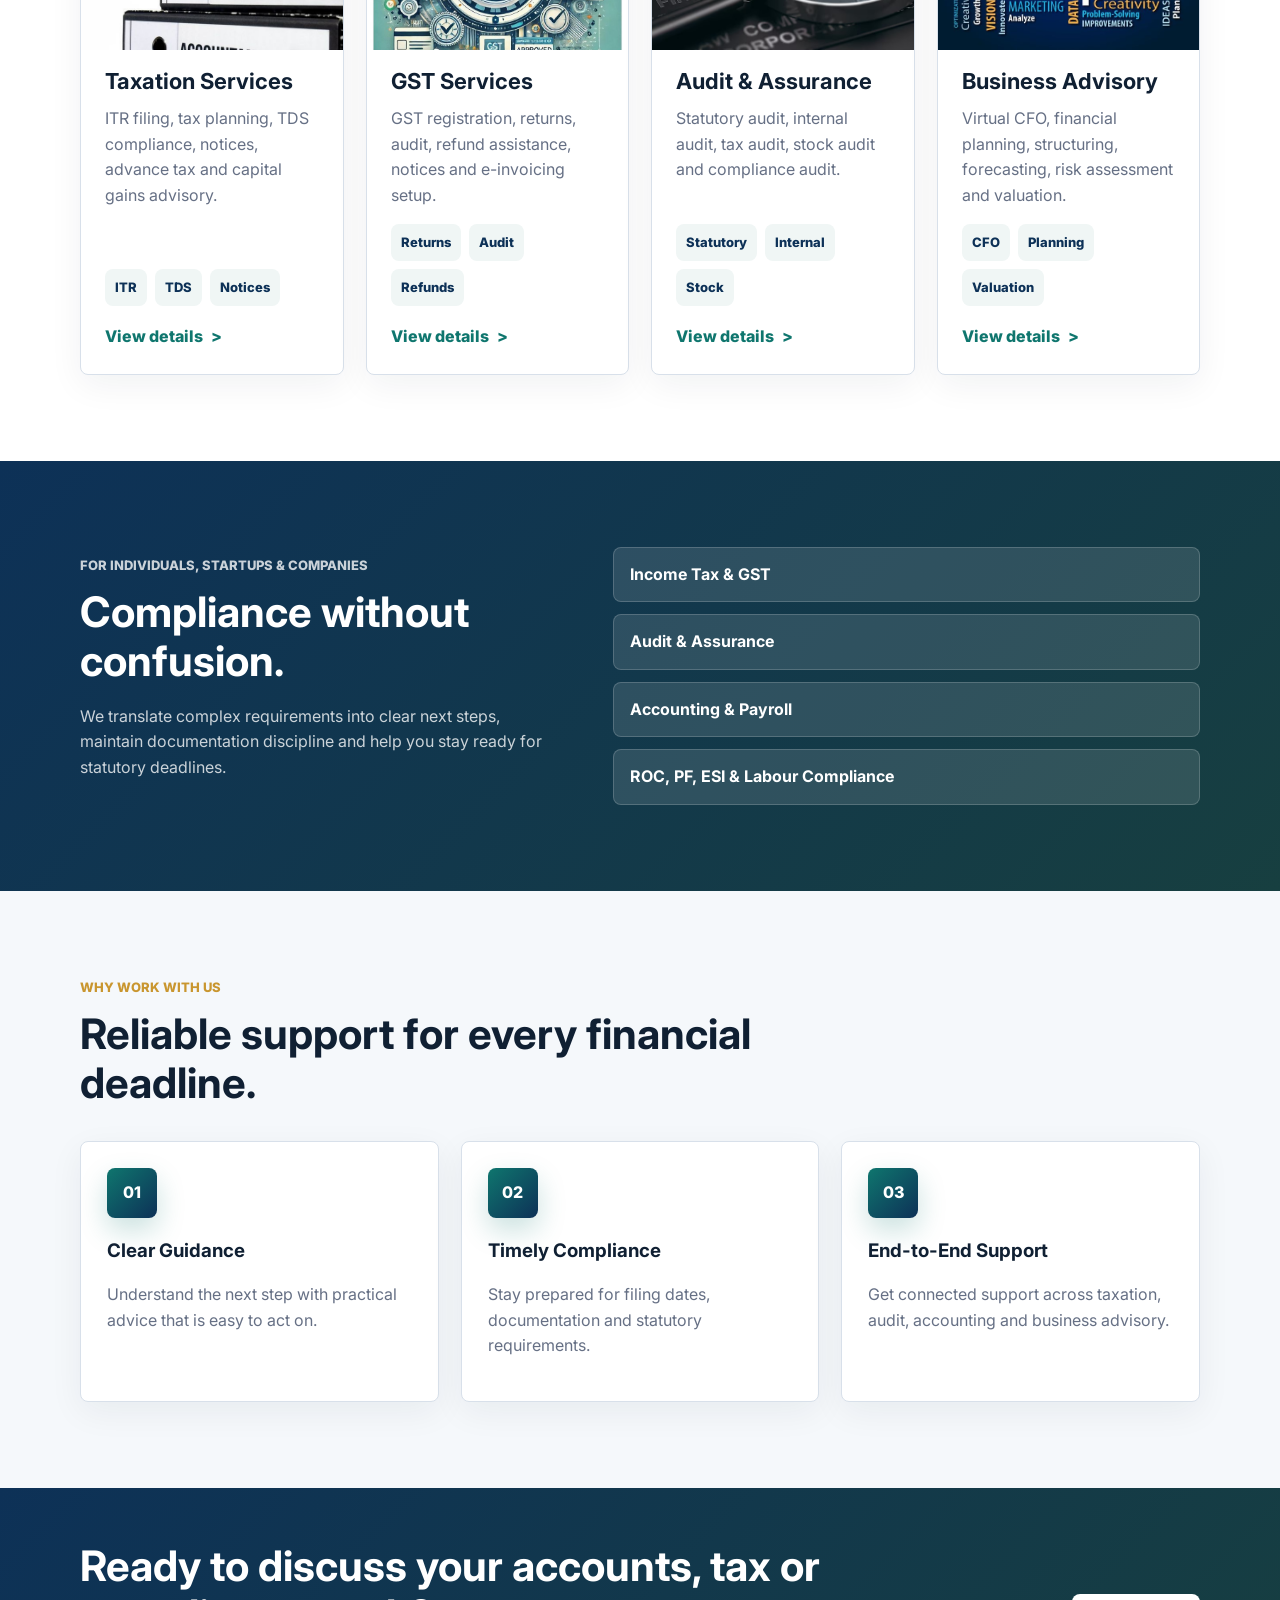
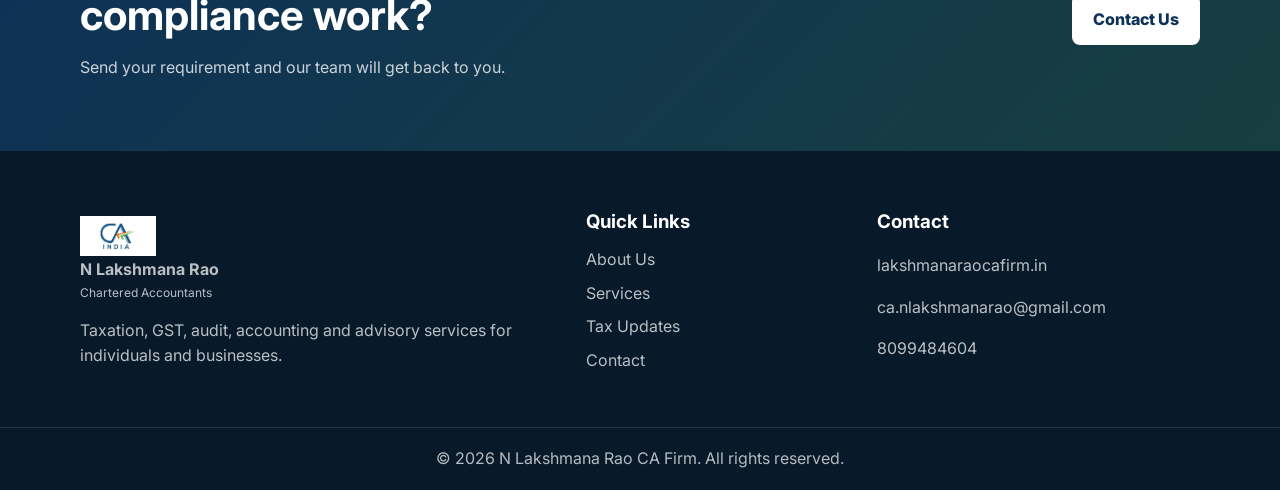
==== commit a6ee83eb: "added changes" ====
--- a/index.html
+++ b/index.html
@@ -3,8 +3,9 @@
 <head>
   <meta charset="UTF-8">
   <meta name="viewport" content="width=device-width, initial-scale=1.0">
-  <meta name="description" content="Lakshmana Rao CA Firm provides taxation, GST, audit, accounting, compliance, startup and advisory services.">
-  <title>Lakshmana Rao CA Firm | Chartered Accountants</title>
+  <meta name="description" content="N Lakshmana Rao CA Firm provides taxation, GST, audit, accounting, compliance, startup and advisory services.">
+  <title>N Lakshmana Rao CA Firm | Chartered Accountants</title>
+  <link rel="icon" type="image/jpeg" href="assets/images/CA%20Logo%20Wider.jpeg">
   <link rel="preconnect" href="https://fonts.googleapis.com">
   <link rel="preconnect" href="https://fonts.gstatic.com" crossorigin>
   <link href="https://fonts.googleapis.com/css2?family=Inter:wght@400;500;600;700;800&display=swap" rel="stylesheet">
@@ -13,10 +14,10 @@
 <body>
   <header class="site-header">
     <nav class="navbar container" aria-label="Main navigation">
-      <a class="brand" href="index.html" aria-label="Lakshmana Rao CA Firm home">
-        <span class="brand-mark">LR</span>
+      <a class="brand" href="index.html" aria-label="N Lakshmana Rao CA Firm home">
+        <img class="brand-logo" src="assets/images/CA%20Logo%20Wider.jpeg" alt="CA India logo">
         <span>
-          <strong>Lakshmana Rao</strong>
+          <strong>N Lakshmana Rao</strong>
           <small>Chartered Accountants</small>
         </span>
       </a>
@@ -76,7 +77,7 @@
         <div class="service-grid">
           <article class="service-card">
             <div class="service-card-top">
-              <span class="card-icon">IT</span>
+              <img class="service-card-image" src="assets/images/itr_image.jpeg" alt="Tax planning files">
               <span class="service-number">01</span>
             </div>
             <h3>Taxation Services</h3>
@@ -86,7 +87,7 @@
           </article>
           <article class="service-card">
             <div class="service-card-top">
-              <span class="card-icon">GST</span>
+              <img class="service-card-image" src="assets/images/GST.jpeg" alt="GST registration">
               <span class="service-number">02</span>
             </div>
             <h3>GST Services</h3>
@@ -96,7 +97,7 @@
           </article>
           <article class="service-card">
             <div class="service-card-top">
-              <span class="card-icon">AUD</span>
+              <img class="service-card-image" src="assets/images/audit.jpg" alt="Chartered accountant workspace">
               <span class="service-number">03</span>
             </div>
             <h3>Audit & Assurance</h3>
@@ -106,7 +107,7 @@
           </article>
           <article class="service-card">
             <div class="service-card-top">
-              <span class="card-icon">CFO</span>
+              <img class="service-card-image" src="assets/images/business_development.jpeg" alt="Business development strategy">
               <span class="service-number">04</span>
             </div>
             <h3>Business Advisory</h3>
@@ -134,25 +135,16 @@
       </div>
     </section>
 
-    <section class="section">
+    <section class="section soft-section">
       <div class="container">
         <div class="section-heading">
-          <p class="eyebrow">Client Testimonials</p>
-          <h2>Clear advice, dependable follow-through.</h2>
+          <p class="eyebrow">Why Work With Us</p>
+          <h2>Reliable support for every financial deadline.</h2>
         </div>
-        <div class="testimonial-grid">
-          <blockquote>
-            <p>"The team helped us regularize GST filings and improved our reporting process."</p>
-            <cite>Small Business Owner</cite>
-          </blockquote>
-          <blockquote>
-            <p>"Practical tax planning, quick replies and clean documentation throughout."</p>
-            <cite>Individual Taxpayer</cite>
-          </blockquote>
-          <blockquote>
-            <p>"Their startup compliance support made company setup and ROC filings simple."</p>
-            <cite>Startup Founder</cite>
-          </blockquote>
+        <div class="values-grid home-benefit-grid">
+          <article><span class="mini-icon">01</span><h3>Clear Guidance</h3><p>Understand the next step with practical advice that is easy to act on.</p></article>
+          <article><span class="mini-icon">02</span><h3>Timely Compliance</h3><p>Stay prepared for filing dates, documentation and statutory requirements.</p></article>
+          <article><span class="mini-icon">03</span><h3>End-to-End Support</h3><p>Get connected support across taxation, audit, accounting and business advisory.</p></article>
         </div>
       </div>
     </section>
@@ -171,7 +163,7 @@
   <footer class="site-footer">
     <div class="container footer-grid">
       <div>
-        <a class="brand footer-brand" href="index.html"><span class="brand-mark">LR</span><span><strong>Lakshmana Rao</strong><small>Chartered Accountants</small></span></a>
+        <a class="brand footer-brand" href="index.html"><img class="brand-logo" src="assets/images/CA%20Logo%20Wider.jpeg" alt="CA India logo"><span><strong>N Lakshmana Rao</strong><small>Chartered Accountants</small></span></a>
         <p>Taxation, GST, audit, accounting and advisory services for individuals and businesses.</p>
       </div>
       <div>
@@ -184,10 +176,11 @@
       <div>
         <h3>Contact</h3>
         <p><a href="https://lakshmanaraocafirm.in/">lakshmanaraocafirm.in</a></p>
-        <p><a href="mailto:info@lakshmanaraocafirm.in">info@lakshmanaraocafirm.in</a></p>
+        <p><a href="mailto:ca.nlakshmanarao@gmail.com">ca.nlakshmanarao@gmail.com</a></p>
+        <p><a href="tel:+918099484604">8099484604</a></p>
       </div>
     </div>
-    <div class="footer-bottom">© <span id="year"></span> Lakshmana Rao CA Firm. All rights reserved.</div>
+    <div class="footer-bottom">© <span id="year"></span> N Lakshmana Rao CA Firm. All rights reserved.</div>
   </footer>
 
   <script src="assets/js/main.js"></script>
--- a/assets/css/styles.css
+++ b/assets/css/styles.css
@@ -61,12 +61,21 @@
   min-width: max-content;
 }
 
+.brand-logo {
+  display: block;
+  width: auto;
+  height: 42px;
+  max-width: 76px;
+  object-fit: contain;
+}
+
 .brand-mark {
   width: 44px;
   height: 44px;
   border-radius: 8px;
   display: grid;
   place-items: center;
+  flex: 0 0 auto;
   color: white;
   background: linear-gradient(135deg, var(--navy), var(--teal));
   font-weight: 800;
@@ -268,8 +277,12 @@
 
 .service-heading h2 {
   max-width: 760px;
-  font-size: clamp(42px, 5.4vw, 70px);
+  font-size: clamp(32px, 4vw, 48px);
   margin-bottom: 0;
+}
+
+.service-heading .eyebrow {
+  font-size: 16px;
 }
 
 .text-link {
@@ -311,11 +324,11 @@
 
 .service-card {
   position: relative;
-  min-height: 380px;
+  min-height: 0;
   display: flex;
   flex-direction: column;
   overflow: hidden;
-  padding: 30px;
+  padding: 24px;
   transition: transform 0.25s ease, box-shadow 0.25s ease, border-color 0.25s ease;
 }
 
@@ -345,22 +358,24 @@
 }
 
 .service-card h3 {
-  font-size: 24px;
+  font-size: 22px;
   line-height: 1.2;
-  margin-top: 14px;
-  margin-bottom: 16px;
+  margin-top: 0;
+  margin-bottom: 12px;
 }
 
 .service-card p {
-  font-size: 17px;
-  margin: 0 0 22px;
+  font-size: 16px;
+  margin: 0 0 16px;
 }
 
 .service-card-top {
+  position: relative;
   display: flex;
   align-items: center;
   justify-content: space-between;
   gap: 12px;
+  margin: -24px -24px 18px;
 }
 
 .card-icon,
@@ -385,6 +400,25 @@
   box-shadow: 0 14px 30px rgba(15, 118, 110, 0.22);
 }
 
+.service-card-image {
+  display: block;
+  width: 100%;
+  height: 165px;
+  border-radius: 0;
+  object-fit: cover;
+}
+
+.service-card-top .service-number {
+  position: absolute;
+  top: 12px;
+  right: 14px;
+  padding: 2px 8px;
+  border-radius: 6px;
+  color: #0d5ea6;
+  background: rgba(255, 255, 255, 0.9);
+  text-shadow: none;
+}
+
 .service-number {
   color: rgba(13, 49, 87, 0.12);
   font-size: 46px;
@@ -410,7 +444,7 @@
 
 .card-link {
   display: inline-flex;
-  margin-top: 24px;
+  margin-top: 18px;
   color: var(--teal);
   font-weight: 800;
 }
@@ -626,6 +660,52 @@
   font-size: clamp(22px, 2.3vw, 30px);
 }
 
+.service-list-image-wrap {
+  position: relative;
+  margin: -26px -26px 24px;
+}
+
+.service-list-image {
+  display: block;
+  width: 100%;
+  height: 220px;
+  object-fit: cover;
+}
+
+.service-list-image-wrap .mini-icon {
+  position: absolute;
+  top: 16px;
+  right: 18px;
+  min-width: 46px;
+  height: 46px;
+  margin: 0;
+  background: rgba(13, 49, 87, 0.9);
+  box-shadow: 0 10px 24px rgba(8, 25, 42, 0.28);
+}
+
+.industry-image-wrap {
+  position: relative;
+  margin: -26px -26px 24px;
+}
+
+.industry-card-image {
+  display: block;
+  width: 100%;
+  height: 200px;
+  object-fit: cover;
+}
+
+.industry-image-wrap .mini-icon {
+  position: absolute;
+  top: 16px;
+  right: 18px;
+  min-width: 46px;
+  height: 46px;
+  margin: 0;
+  background: rgba(13, 49, 87, 0.9);
+  box-shadow: 0 10px 24px rgba(8, 25, 42, 0.28);
+}
+
 .service-list ul,
 .value-panel ul {
   padding-left: 20px;
@@ -670,10 +750,213 @@
   box-shadow: 0 16px 34px rgba(13, 49, 87, 0.2);
 }
 
+.team-grid--profiles {
+  grid-template-columns: repeat(2, minmax(0, 1fr));
+  width: 100%;
+}
+
+.team-heading {
+  max-width: 820px;
+}
+
+.team-heading h2 {
+  font-size: clamp(28px, 3vw, 38px);
+}
+
+.team-heading .eyebrow {
+  font-size: 16px;
+}
+
+.team-profile {
+  display: flex;
+  flex-direction: column;
+  padding: 0;
+}
+
+.team-profile-photo-wrap {
+  position: relative;
+  height: 340px;
+  overflow: hidden;
+}
+
+.team-profile-photo {
+  display: block;
+  width: 100%;
+  height: 100%;
+  object-fit: cover;
+  object-position: center 22%;
+}
+
+.team-experience {
+  position: absolute;
+  right: 18px;
+  bottom: 18px;
+  padding: 8px 12px;
+  border-radius: 999px;
+  color: white;
+  background: rgba(13, 49, 87, 0.92);
+  font-size: 13px;
+  font-weight: 800;
+  box-shadow: 0 8px 20px rgba(8, 25, 42, 0.28);
+}
+
+.team-profile-label {
+  display: block;
+  width: calc(100% - 52px);
+  margin: 24px 26px 0;
+  border: 1px solid var(--line);
+  border-radius: 6px;
+}
+
+.team-profile h2,
+.team-profile p,
+.team-profile > span {
+  margin-left: 26px;
+  margin-right: 26px;
+}
+
+.team-profile h2 {
+  margin-top: 22px;
+  margin-bottom: 4px;
+}
+
+.team-profile p {
+  margin-top: 0;
+  margin-bottom: 14px;
+}
+
+.team-profile > span {
+  display: block;
+  margin-bottom: 28px;
+}
+
+.about-approach-grid {
+  grid-template-columns: 0.95fr 1.05fr;
+  gap: 40px;
+}
+
+.about-approach-grid h2 {
+  font-size: clamp(30px, 3.4vw, 44px);
+}
+
+.about-point-grid {
+  display: grid;
+  grid-template-columns: repeat(2, minmax(0, 1fr));
+  gap: 10px;
+  margin-top: 24px;
+}
+
+.about-point-grid span {
+  padding: 11px 13px;
+  border: 1px solid var(--line);
+  border-radius: 8px;
+  color: var(--navy);
+  background: var(--soft);
+  font-size: 14px;
+  font-weight: 800;
+}
+
+.about-approach-image img {
+  aspect-ratio: 1.2 / 1;
+}
+
+.about-team-heading {
+  max-width: 760px;
+  margin-bottom: 28px;
+}
+
+.about-team-heading h2 {
+  font-size: clamp(30px, 3.4vw, 44px);
+}
+
+.about-profile-grid {
+  display: grid;
+  grid-template-columns: repeat(2, minmax(0, 1fr));
+  gap: 24px;
+}
+
+.about-profile-card {
+  display: grid;
+  grid-template-columns: 190px minmax(0, 1fr);
+  overflow: hidden;
+  border: 1px solid var(--line);
+  border-radius: 8px;
+  background: white;
+  box-shadow: 0 10px 34px rgba(16, 32, 51, 0.06);
+}
+
+.about-profile-photo {
+  width: 100%;
+  height: 100%;
+  min-height: 280px;
+  object-fit: cover;
+  object-position: center top;
+}
+
+.about-profile-photo--lakshmana {
+  object-position: center 22%;
+}
+
+.about-profile-content {
+  padding: 22px;
+}
+
+.about-profile-label {
+  display: block;
+  width: 100%;
+  max-width: 270px;
+  border: 1px solid var(--line);
+  border-radius: 5px;
+}
+
+.about-profile-content h3 {
+  margin: 18px 0 4px;
+  color: var(--ink);
+  font-size: 20px;
+}
+
+.about-profile-meta {
+  margin: 0 0 12px;
+  color: var(--teal);
+  font-size: 14px;
+  font-weight: 800;
+}
+
+.about-profile-content > p:last-child {
+  margin-bottom: 0;
+  font-size: 15px;
+}
+
 .blog-grid article {
   display: flex;
   min-height: 300px;
   flex-direction: column;
+}
+
+.blog-grid .blog-card {
+  padding: 0;
+}
+
+.blog-card-image {
+  display: block;
+  width: 100%;
+  height: 190px;
+  object-fit: cover;
+}
+
+.blog-card-content {
+  display: flex;
+  flex: 1;
+  flex-direction: column;
+  padding: 24px;
+}
+
+.blog-card-content h2 {
+  margin-top: 10px;
+}
+
+.blog-card-content p {
+  margin-bottom: 18px;
 }
 
 .blog-grid .card-link {
@@ -729,6 +1012,20 @@
   background:
     linear-gradient(135deg, rgba(201, 150, 47, 0.18), rgba(15, 118, 110, 0.16)),
     repeating-linear-gradient(45deg, #eef3f8 0 12px, #e4ebf3 12px 24px);
+}
+
+.map-embed {
+  overflow: hidden;
+  margin-top: 24px;
+  border-radius: 8px;
+  box-shadow: 0 10px 34px rgba(16, 32, 51, 0.08);
+}
+
+.map-embed iframe {
+  display: block;
+  width: 100%;
+  min-height: 280px;
+  border: 0;
 }
 
 .form-status {
@@ -799,6 +1096,16 @@
     font-size: 14px;
   }
 
+  .brand-logo {
+    height: 35px;
+    max-width: 64px;
+  }
+
+  .brand-mark {
+    width: 38px;
+    height: 38px;
+  }
+
   .brand small {
     font-size: 11px;
   }
@@ -831,6 +1138,31 @@
     grid-template-columns: 1fr;
   }
 
+  .about-profile-grid {
+    grid-template-columns: 1fr;
+  }
+
+  .about-profile-card {
+    grid-template-columns: 135px minmax(0, 1fr);
+  }
+
+  .about-profile-photo {
+    min-height: 220px;
+  }
+
+  .about-profile-content {
+    padding: 18px;
+  }
+
+  .about-profile-content h3 {
+    margin-top: 14px;
+    font-size: 18px;
+  }
+
+  .about-point-grid {
+    grid-template-columns: 1fr;
+  }
+
   .hero-actions .btn,
   .cta-inner .btn,
   .page-hero-actions .btn {
